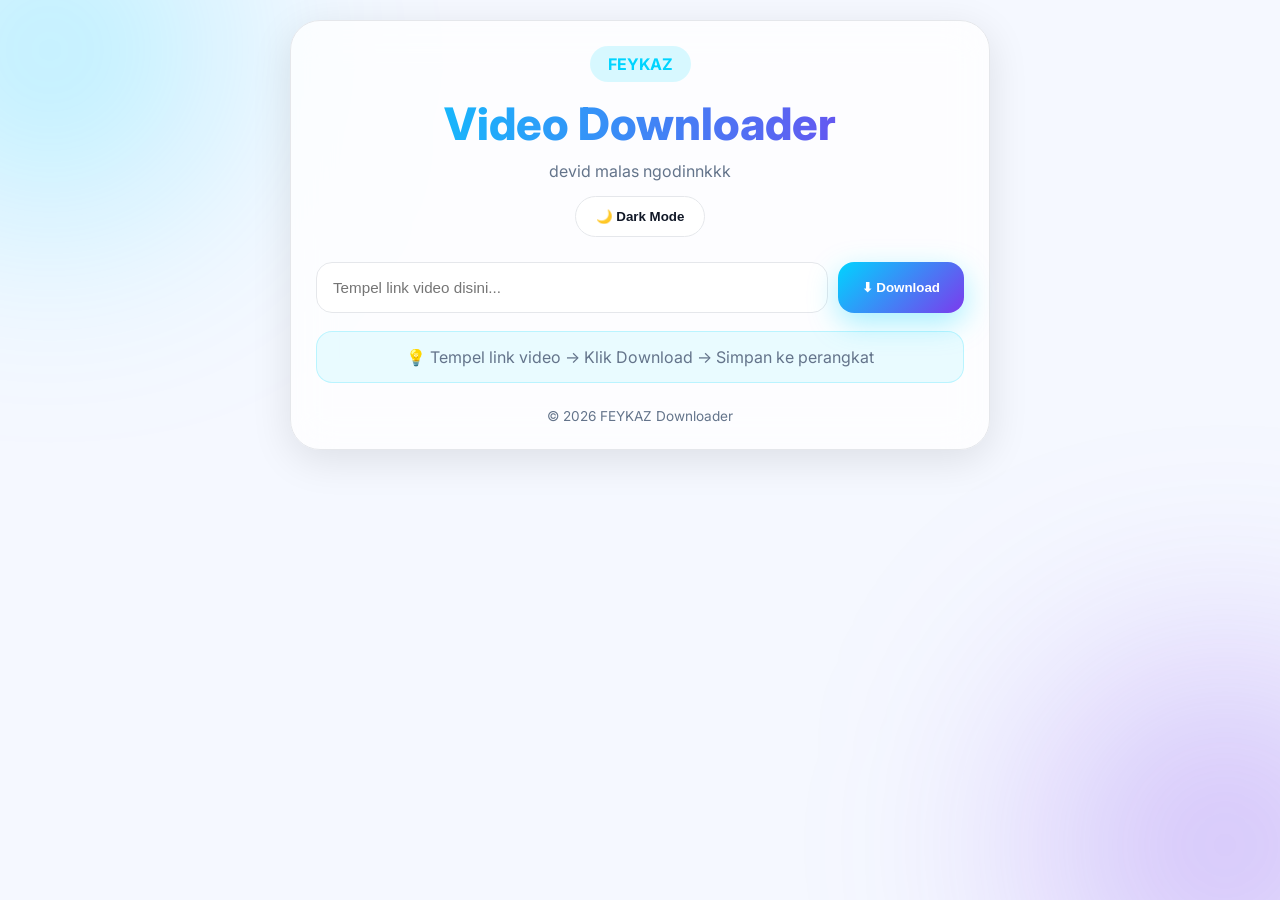
==== index.html @ e4f13aaf "Add files via upload" ====
<!DOCTYPE html>
<html lang="id">
<head>
<meta charset="UTF-8">
<meta name="viewport" content="width=device-width, initial-scale=1.0">

<title>FEYKAZ Downloader</title>

<link rel="stylesheet" href="style.css">

<link href="https://fonts.googleapis.com/css2?family=Inter:wght@400;500;600;700;800&display=swap" rel="stylesheet">
</head>

<body>

<div class="bg-blur bg1"></div>
<div class="bg-blur bg2"></div>

<div class="container">

<div class="header">

<div class="logo">
FEYKAZ
</div>

<h1>Video Downloader</h1>

<p>
devid malas ngodinnkkk
</p>

<button id="themeToggle" class="theme-toggle">
🌙 Dark Mode
</button>

</div>

<div class="input-group">

<input
type="text"
id="urlInput"
placeholder="Tempel link video disini..."
>

<button id="fetchBtn" class="btn-download">
⬇ Download
</button>

</div>

<div class="info-box">
💡 Tempel link video → Klik Download → Simpan ke perangkat
</div>

<div id="resultArea" class="result-card">

<div class="video-preview">

<video
id="previewVideo"
controls
playsinline
preload="metadata">
</video>

</div>

<div class="video-info">

<span
id="videoMeta"
class="meta-text">
🎬 Video Preview
</span>

<div class="action-buttons">

<a
id="downloadLink"
class="action-btn primary"
download>
📥 Download Video
</a>

</div>

</div>

</div>

<div
id="errorMessage"
class="error-msg"
style="display:none;">
</div>

<footer>
© 2026 FEYKAZ Downloader
</footer>

</div>

<script>
const themeBtn =
document.getElementById("themeToggle");

const savedTheme =
localStorage.getItem("theme");

if(savedTheme === "dark"){
document.body.classList.add("dark");
themeBtn.innerHTML = "☀️ Light Mode";
}

themeBtn.onclick = () => {

document.body.classList.toggle("dark");

const isDark =
document.body.classList.contains("dark");

if(isDark){

localStorage.setItem("theme","dark");

themeBtn.innerHTML =
"☀️ Light Mode";

}else{

localStorage.setItem("theme","light");

themeBtn.innerHTML =
"🌙 Dark Mode";

}

};
</script>

<script src="script.js"></script>

</body>
</html>
---- style.css ----
*{
margin:0;
padding:0;
box-sizing:border-box;
-webkit-tap-highlight-color:transparent;
}

:root{

--bg:#f5f8ff;
--card:rgba(255,255,255,.75);

--text:#111827;

--secondary:#64748b;

--accent:#00d4ff;

--border:#e5e7eb;

}

body.dark{

--bg:#070b16;

--card:rgba(17,24,39,.75);

--text:#ffffff;

--secondary:#94a3b8;

--accent:#00d4ff;

--border:#1e293b;

}

body{

font-family:'Inter',sans-serif;

background:var(--bg);

color:var(--text);

min-height:100vh;

padding:20px;

transition:.4s;

overflow-x:hidden;

}

.bg-blur{

position:fixed;

border-radius:50%;

filter:blur(120px);

z-index:-1;

}

.bg1{

width:300px;
height:300px;

background:#00d4ff55;

top:-100px;
left:-100px;

}

.bg2{

width:350px;
height:350px;

background:#7c3aed55;

right:-120px;
bottom:-120px;

}

.container{

max-width:700px;

margin:auto;

background:var(--card);

backdrop-filter:blur(20px);

-webkit-backdrop-filter:blur(20px);

border:1px solid var(--border);

border-radius:30px;

padding:25px;

box-shadow:
0 10px 40px rgba(0,0,0,.1);

}

.header{

text-align:center;

margin-bottom:25px;

}

.logo{

display:inline-block;

padding:8px 18px;

border-radius:999px;

background:rgba(0,212,255,.15);

color:#00d4ff;

font-weight:700;

margin-bottom:15px;

}

.header h1{

font-size:2.8rem;

font-weight:800;

background:
linear-gradient(
90deg,
#00d4ff,
#7c3aed
);

-webkit-background-clip:text;

-webkit-text-fill-color:transparent;

margin-bottom:10px;

}

.header p{

color:var(--secondary);

}

.theme-toggle{

margin-top:15px;

border:none;

padding:12px 20px;

border-radius:999px;

cursor:pointer;

background:var(--card);

color:var(--text);

border:1px solid var(--border);

font-weight:600;

}

.input-group{

margin-top:25px;

display:flex;

gap:10px;

flex-wrap:wrap;

}

#urlInput{

flex:1;

padding:16px;

border-radius:16px;

border:1px solid var(--border);

background:var(--card);

color:var(--text);

outline:none;

font-size:.95rem;

min-width:200px;

}

.btn-download{

padding:16px 24px;

border:none;

border-radius:16px;

cursor:pointer;

font-weight:700;

color:white;

background:
linear-gradient(
135deg,
#00d4ff,
#7c3aed
);

box-shadow:
0 10px 30px rgba(0,212,255,.35);

transition:.3s;

}

.btn-download:hover{

transform:translateY(-3px);

}

.info-box{

margin-top:18px;

padding:15px;

border-radius:16px;

background:rgba(0,212,255,.08);

border:1px solid rgba(0,212,255,.2);

text-align:center;

color:var(--secondary);

}

.result-card{

display:none;

margin-top:25px;

padding:18px;

border-radius:24px;

background:var(--card);

border:1px solid var(--border);

}

.result-card.show{

display:block;

animation:show .4s ease;

}

@keyframes show{

from{
opacity:0;
transform:translateY(15px);
}

to{
opacity:1;
transform:translateY(0);
}

}

.video-preview{

overflow:hidden;

border-radius:18px;

}

video{

width:100%;

border-radius:18px;

background:black;

}

.video-info{

margin-top:15px;

display:flex;

justify-content:space-between;

align-items:center;

gap:15px;

flex-wrap:wrap;

}

.meta-text{

padding:10px 15px;

border-radius:999px;

background:rgba(0,212,255,.1);

color:var(--text);

font-size:.85rem;

font-weight:600;

}

.action-btn{

text-decoration:none;

padding:12px 18px;

border-radius:999px;

font-weight:700;

}

.primary{

background:
linear-gradient(
135deg,
#00d4ff,
#7c3aed
);

color:white;

}

.error-msg{

margin-top:20px;

padding:15px;

border-radius:15px;

background:#ffebee;

color:#d32f2f;

}

footer{

text-align:center;

margin-top:25px;

color:var(--secondary);

font-size:.85rem;

}

@media(max-width:600px){

.header h1{
font-size:2.1rem;
}

.btn-download{
width:100%;
}

#urlInput{
width:100%;
}

}
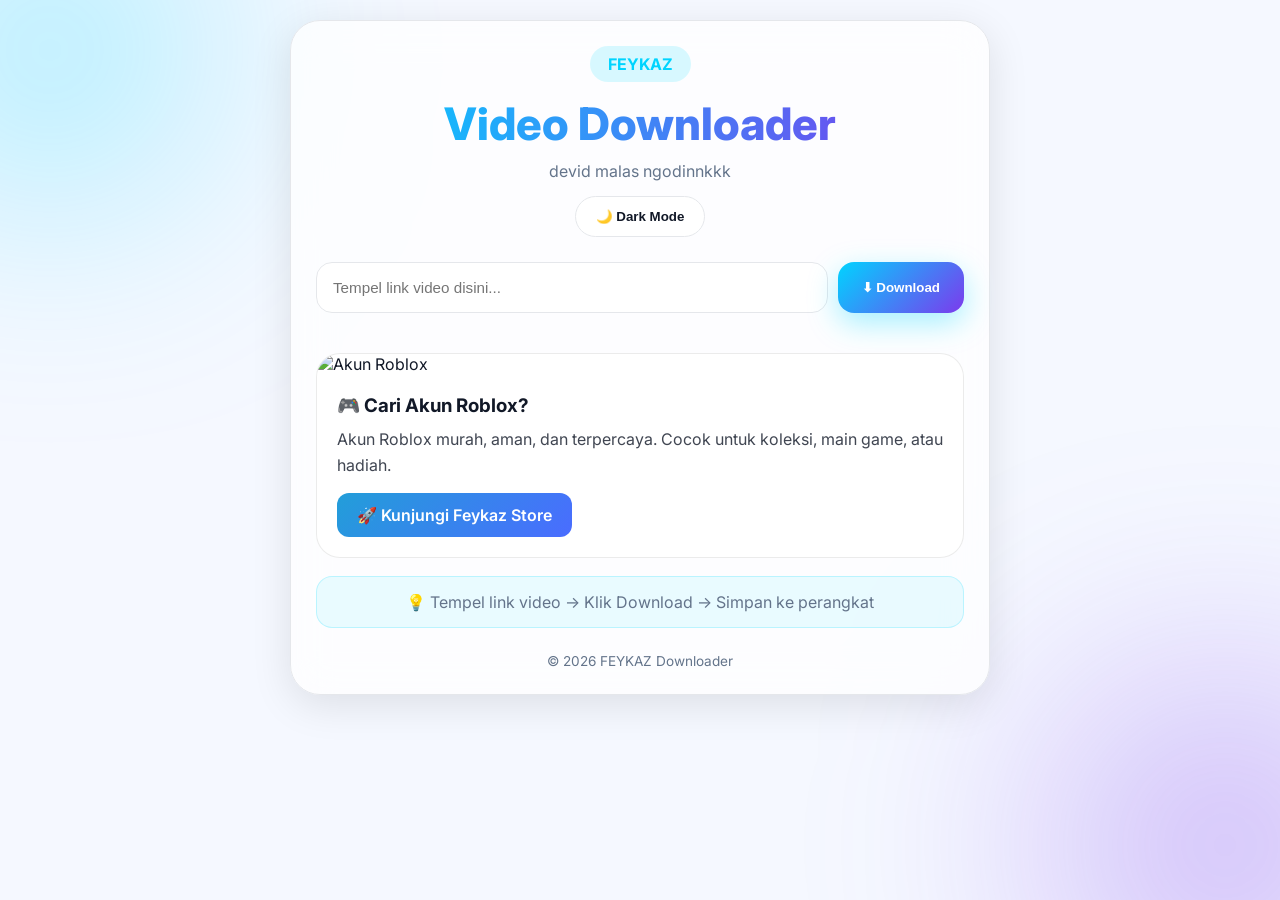
==== commit b41494a0: "Add files via upload" ====
--- a/index.html
+++ b/index.html
@@ -47,7 +47,22 @@
 <button id="fetchBtn" class="btn-download">
 ⬇ Download
 </button>
+<div class="promo-card">
+    <img src="roblox-banner.jpg" alt="Akun Roblox">
 
+    <div class="promo-content">
+        <h3>🎮 Cari Akun Roblox?</h3>
+
+        <p>
+            Akun Roblox murah, aman, dan terpercaya.
+            Cocok untuk koleksi, main game, atau hadiah.
+        </p>
+
+        <a href="https://t.me/feykazstore" class="promo-btn" target="_blank">
+            🚀 Kunjungi Feykaz Store
+</a>
+    </div>
+</div>
 </div>
 
 <div class="info-box">
--- a/style.css
+++ b/style.css
@@ -427,4 +427,61 @@
 width:100%;
 }
 
+}
+.promo-card{
+    margin-top:30px;
+    background:rgba(255,255,255,.8);
+    border-radius:24px;
+    overflow:hidden;
+    border:1px solid rgba(0,0,0,.08);
+    backdrop-filter:blur(10px);
+}
+
+.promo-card img{
+    width:100%;
+    display:block;
+}
+
+.promo-content{
+    padding:20px;
+}
+
+.promo-content h3{
+    margin-bottom:10px;
+}
+
+.promo-content p{
+    opacity:.8;
+    line-height:1.6;
+}
+
+.promo-btn{
+    display:inline-block;
+    margin-top:15px;
+    padding:12px 20px;
+    border-radius:12px;
+    text-decoration:none;
+    font-weight:600;
+    color:white;
+    background:linear-gradient(
+        135deg,
+        #229ED9,
+        #4A6CFF
+    );
+}
+.promo-btn{
+    animation:pulse 2s infinite;
+}
+
+@keyframes pulse{
+    0%{transform:scale(1);}
+    50%{transform:scale(1.05);}
+    100%{transform:scale(1);}
+}
+.promo-card{
+    transition:0.3s;
+}
+
+.promo-card:hover{
+    transform:translateY(-5px);
 }
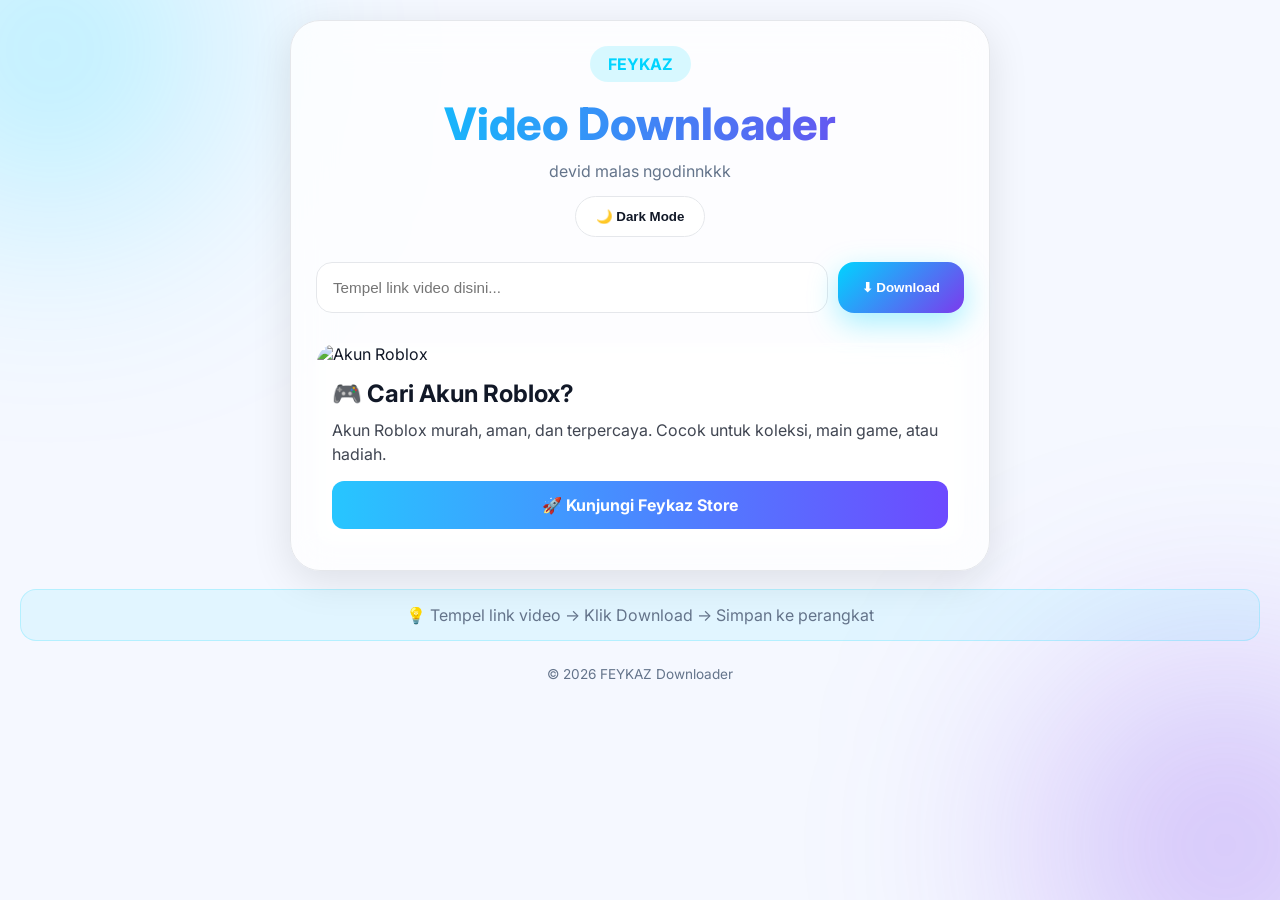
==== commit af6fdcac: "Add files via upload" ====
--- a/index.html
+++ b/index.html
@@ -48,9 +48,11 @@
 ⬇ Download
 </button>
 <div class="promo-card">
-    <img src="roblox-banner.jpg" alt="Akun Roblox">
+
+    <img src="IMG_20260607_22330.jpg" alt="Akun Roblox">
 
     <div class="promo-content">
+
         <h3>🎮 Cari Akun Roblox?</h3>
 
         <p>
@@ -58,10 +60,15 @@
             Cocok untuk koleksi, main game, atau hadiah.
         </p>
 
-        <a href="https://t.me/feykazstore" class="promo-btn" target="_blank">
-            🚀 Kunjungi Feykaz Store
-</a>
+        <a href="https://t.me/feykazstore"
+           target="_blank"
+           class="promo-btn">
+           🚀 Kunjungi Feykaz Store
+        </a>
+
     </div>
+
+</div>
 </div>
 </div>
 
--- a/style.css
+++ b/style.css
@@ -484,4 +484,60 @@
 
 .promo-card:hover{
     transform:translateY(-5px);
+}
+/* PROMO CARD */
+.promo-card{
+    margin-top:20px;
+    width:100%;
+    background:rgba(255,255,255,0.05);
+    border-radius:20px;
+    overflow:hidden;
+    border:1px solid rgba(255,255,255,0.1);
+}
+
+.promo-card img{
+    width:100%;
+    display:block;
+    height:auto;
+    object-fit:cover;
+}
+
+.promo-content{
+    padding:15px;
+}
+
+.promo-content h3{
+    font-size:24px;
+    margin-bottom:10px;
+}
+
+.promo-content p{
+    font-size:16px;
+    line-height:1.5;
+    margin-bottom:15px;
+}
+
+.promo-btn{
+    display:block;
+    width:100%;
+    text-align:center;
+    padding:14px;
+    border-radius:12px;
+    text-decoration:none;
+    color:white;
+    font-weight:bold;
+    background:linear-gradient(90deg,#27c6ff,#6d4aff);
+}
+
+/* RESPONSIVE HP */
+@media(max-width:768px){
+
+    .promo-content h3{
+        font-size:20px;
+    }
+
+    .promo-content p{
+        font-size:14px;
+    }
+
 }
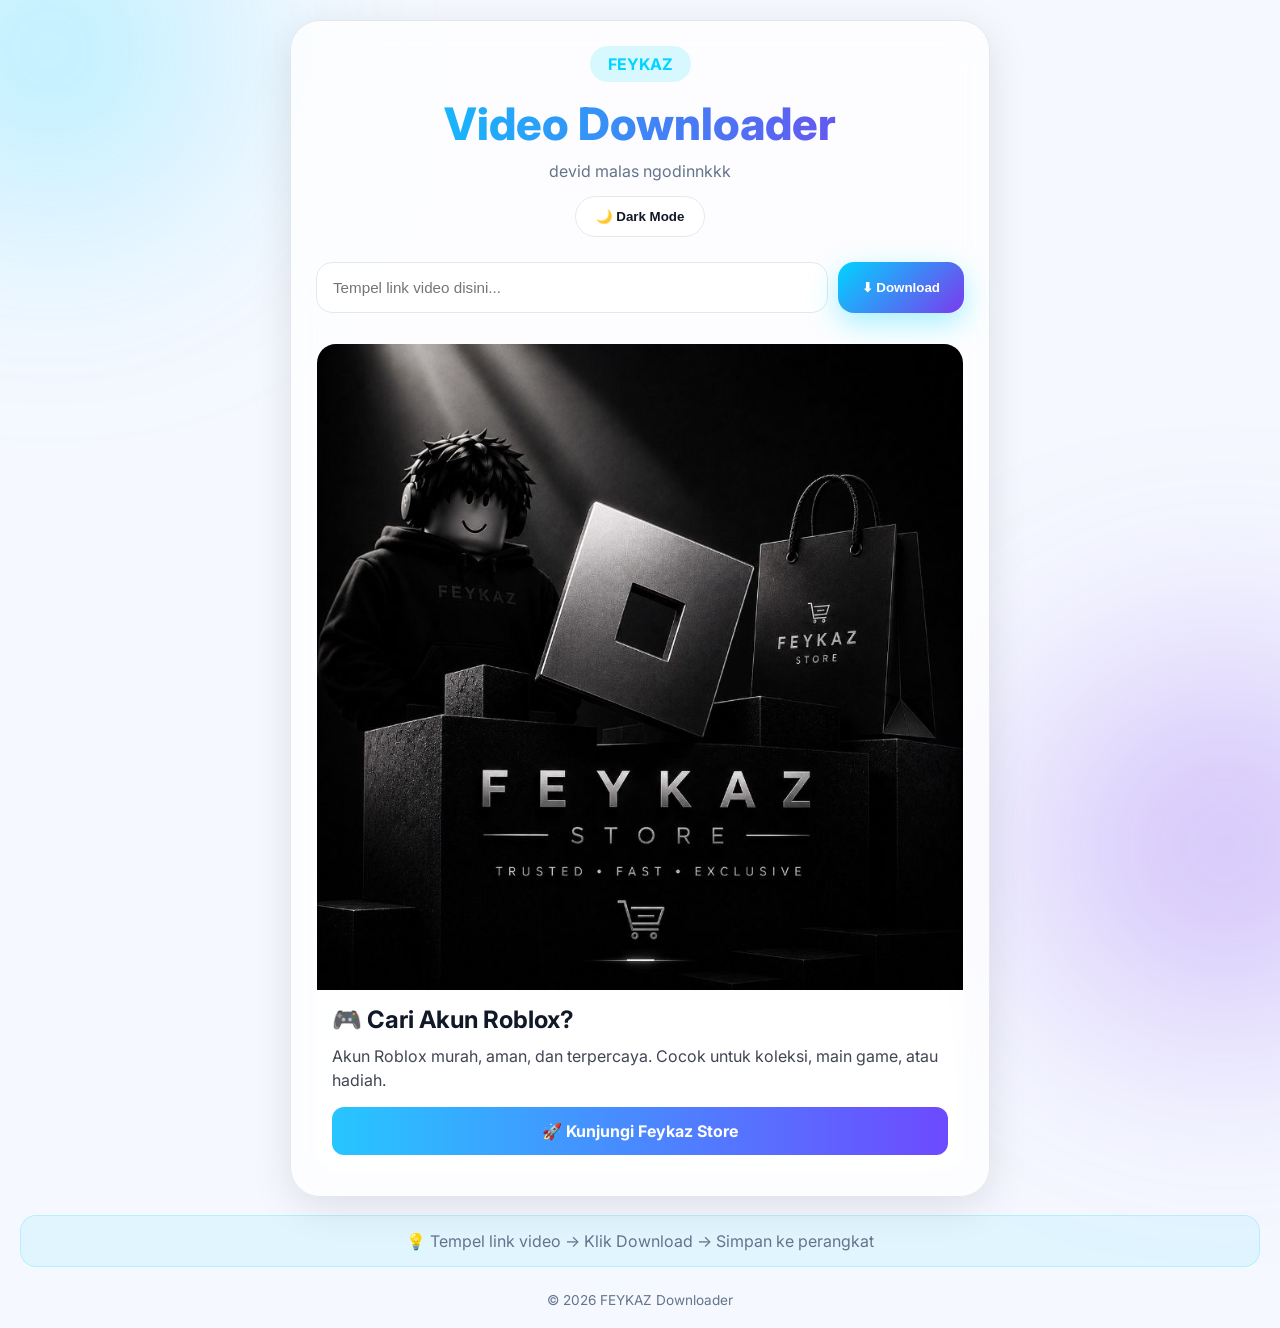
==== commit 5b0d8ea2: "Update image source in promo card" ====
--- a/index.html
+++ b/index.html
@@ -1,10 +1,12 @@
 <!DOCTYPE html>
 <html lang="id">
 <head>
+  <meta name="description" content="Download video TikTok tanpa watermark gratis, cepat, HD dan mudah digunakan. FEYKAZ Downloader mendukung TikTok, Instagram dan platform lainnya.">
+  
 <meta charset="UTF-8">
 <meta name="viewport" content="width=device-width, initial-scale=1.0">
 
-<title>FEYKAZ Downloader</title>
+<title>Download Video TikTok Tanpa Watermark Gratis | FEYKAZ Downloader</title>
 
 <link rel="stylesheet" href="style.css">
 
@@ -49,7 +51,7 @@
 </button>
 <div class="promo-card">
 
-    <img src="IMG_20260607_22330.jpg" alt="Akun Roblox">
+    <img src="roblox-banner.jpg" alt="Akun Roblox">
 
     <div class="promo-content">
 
@@ -165,4 +167,4 @@
 <script src="script.js"></script>
 
 </body>
-</html>+</html>
